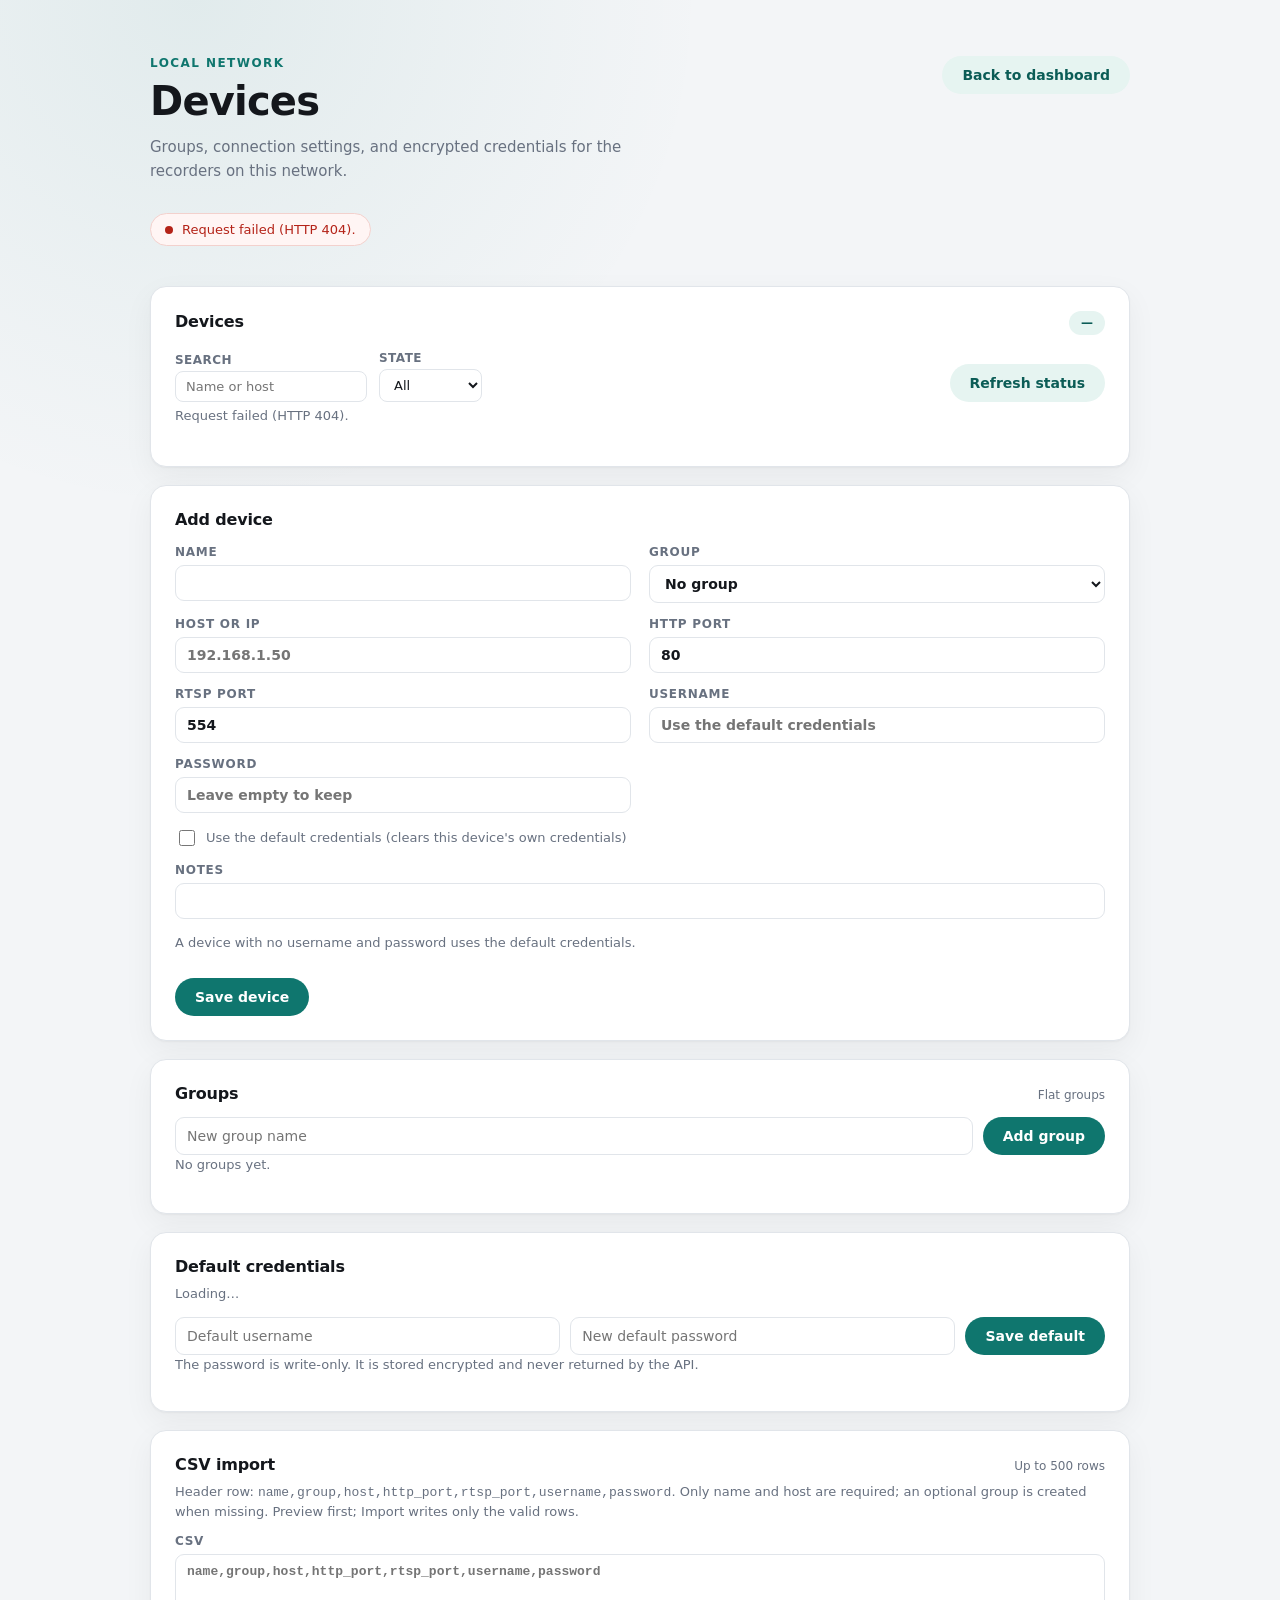
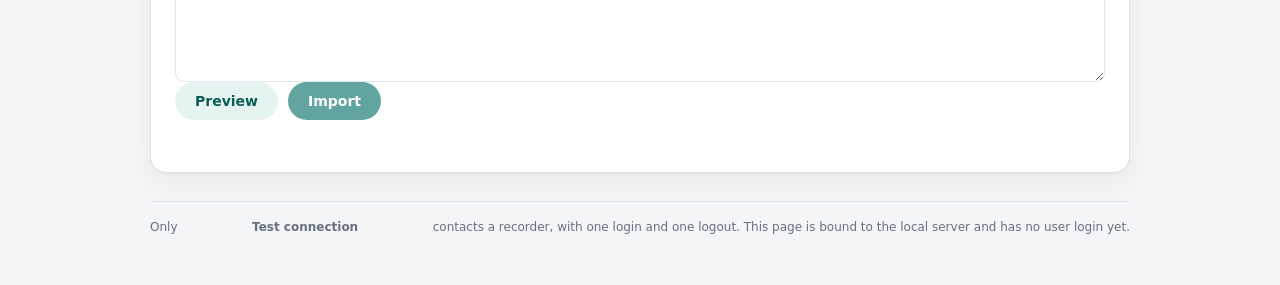
==== static/devices.html @ 769e544d "Phase 5a: device registry, groups, encrypted credentials, CSV import and online status" ====
<!DOCTYPE html>
<html lang="en">
<head>
  <meta charset="utf-8">
  <meta name="viewport" content="width=device-width, initial-scale=1">
  <title>Devices · DVR Dashboard</title>
  <link rel="stylesheet" href="/static/styles.css">
</head>
<body>
  <main class="page">
    <header class="topbar">
      <div>
        <p class="eyebrow">Local network</p>
        <h1>Devices</h1>
        <p class="lede">
          Groups, connection settings, and encrypted credentials for the
          recorders on this network.
        </p>
      </div>
      <div class="topbar-actions">
        <a class="button button-ghost" href="/">Back to dashboard</a>
      </div>
    </header>

    <div id="reg-status" class="status" role="status" aria-live="polite">
      <span class="status-dot" aria-hidden="true"></span>
      <span id="reg-status-text">Loading devices…</span>
    </div>

    <section class="panel" aria-labelledby="list-title">
      <div class="panel-head">
        <h2 id="list-title">Devices</h2>
        <span id="status-counts" class="badge">—</span>
      </div>
      <div class="registry-toolbar">
        <label class="recordings-field" for="device-search">
          Search
          <input
            id="device-search"
            type="search"
            placeholder="Name or host"
          >
        </label>
        <label class="recordings-field" for="device-state">
          State
          <select id="device-state">
            <option value="all">All</option>
            <option value="online">Online</option>
            <option value="partial">Partial</option>
            <option value="offline">Offline</option>
            <option value="unknown">Unknown</option>
          </select>
        </label>
        <button
          id="status-refresh"
          class="button button-ghost"
          type="button"
        >
          Refresh status
        </button>
      </div>
      <p id="device-note" class="section-note">Loading devices…</p>
      <div id="device-groups" class="device-groups"></div>
    </section>

    <section class="panel" aria-labelledby="form-title">
      <div class="panel-head">
        <h2 id="form-title">Add device</h2>
        <button
          id="form-cancel"
          class="button button-ghost button-small"
          type="button"
          hidden
        >
          Cancel edit
        </button>
      </div>
      <form id="device-form" class="registry-form">
        <label class="registry-field">
          Name
          <input id="device-name" maxlength="64" required>
        </label>
        <label class="registry-field">
          Group
          <select id="device-group">
            <option value="">No group</option>
          </select>
        </label>
        <label class="registry-field">
          Host or IP
          <input id="device-host" required placeholder="192.168.1.50">
        </label>
        <label class="registry-field">
          HTTP port
          <input
            id="device-http-port"
            type="number"
            min="1"
            max="65535"
            value="80"
            required
          >
        </label>
        <label class="registry-field">
          RTSP port
          <input
            id="device-rtsp-port"
            type="number"
            min="1"
            max="65535"
            value="554"
            required
          >
        </label>
        <label class="registry-field">
          Username
          <input
            id="device-username"
            autocomplete="off"
            placeholder="Use the default credentials"
          >
        </label>
        <label class="registry-field">
          Password
          <input
            id="device-password"
            type="password"
            autocomplete="new-password"
            placeholder="Leave empty to keep"
          >
        </label>
        <label class="registry-field registry-check registry-wide">
          <input id="device-clear-creds" type="checkbox">
          Use the default credentials (clears this device's own credentials)
        </label>
        <label class="registry-field registry-wide">
          Notes
          <input id="device-notes" maxlength="1000">
        </label>
        <p id="form-note" class="section-note registry-wide">
          A device with no username and password uses the default credentials.
        </p>
        <div class="registry-wide registry-actions">
          <button id="device-save" class="button" type="submit">
            Save device
          </button>
        </div>
      </form>
    </section>

    <section class="panel" aria-labelledby="groups-title">
      <div class="panel-head">
        <h2 id="groups-title">Groups</h2>
        <span class="muted">Flat groups</span>
      </div>
      <form id="group-form" class="registry-inline">
        <input
          id="group-name"
          maxlength="64"
          placeholder="New group name"
          required
        >
        <button class="button" type="submit">Add group</button>
      </form>
      <p id="group-note" class="section-note">No groups yet.</p>
      <ul id="group-list" class="group-list"></ul>
    </section>

    <section class="panel" aria-labelledby="default-title">
      <div class="panel-head">
        <h2 id="default-title">Default credentials</h2>
      </div>
      <p id="default-note" class="section-note">Loading…</p>
      <form id="default-form" class="registry-inline">
        <input
          id="default-username"
          maxlength="64"
          placeholder="Default username"
          autocomplete="off"
          required
        >
        <input
          id="default-password"
          type="password"
          placeholder="New default password"
          autocomplete="new-password"
          required
        >
        <button class="button" type="submit">Save default</button>
      </form>
      <p class="section-note">
        The password is write-only. It is stored encrypted and never returned
        by the API.
      </p>
    </section>

    <section class="panel" aria-labelledby="csv-title">
      <div class="panel-head">
        <h2 id="csv-title">CSV import</h2>
        <span class="muted">Up to 500 rows</span>
      </div>
      <p class="section-note">
        Header row:
        <code>name,group,host,http_port,rtsp_port,username,password</code>.
        Only name and host are required; an optional group is created when
        missing. Preview first; Import writes only the valid rows.
      </p>
      <label class="registry-field registry-wide">
        CSV
        <textarea
          id="csv-text"
          rows="6"
          spellcheck="false"
          placeholder="name,group,host,http_port,rtsp_port,username,password"
        ></textarea>
      </label>
      <div class="registry-actions">
        <button id="csv-preview" class="button button-ghost" type="button">
          Preview
        </button>
        <button id="csv-import" class="button" type="button" disabled>
          Import
        </button>
      </div>
      <p id="csv-note" class="section-note"></p>
      <div id="csv-result" class="table-wrap"></div>
    </section>

    <p class="footer">
      Only <strong>Test connection</strong> contacts a recorder, with one login
      and one logout. This page is bound to the local server and has no user
      login yet.
    </p>
  </main>
  <script src="/static/devices.js" defer></script>
</body>
</html>
---- static/styles.css ----
:root {
  color-scheme: light;
  --bg: #f3f5f7;
  --surface: #ffffff;
  --text: #14171c;
  --muted: #687180;
  --border: #e1e5ea;
  --accent: #0f766e;
  --accent-dark: #0b5c56;
  --accent-soft: #e6f4f1;
  --ok: #15803d;
  --danger: #b42318;
  --shadow: 0 1px 2px rgba(20, 23, 28, 0.04), 0 10px 30px rgba(20, 23, 28, 0.05);
}

* {
  box-sizing: border-box;
}

body {
  margin: 0;
  min-height: 100vh;
  font-family: ui-sans-serif, system-ui, -apple-system, "Segoe UI", sans-serif;
  color: var(--text);
  background:
    radial-gradient(circle at 15% 0%, rgba(15, 118, 110, 0.08), transparent 32rem),
    var(--bg);
}

.page {
  width: min(100% - 48px, 980px);
  margin: 0 auto;
  padding: 56px 0 40px;
}

.topbar {
  display: flex;
  align-items: flex-start;
  justify-content: space-between;
  gap: 24px;
}

.eyebrow {
  margin: 0 0 10px;
  color: var(--accent);
  font-size: 12px;
  font-weight: 700;
  letter-spacing: 0.12em;
  text-transform: uppercase;
}

h1 {
  margin: 0;
  font-size: clamp(28px, 4vw, 40px);
  line-height: 1.08;
  letter-spacing: -0.02em;
}

.lede {
  max-width: 56ch;
  margin: 12px 0 0;
  color: var(--muted);
  font-size: 15px;
  line-height: 1.6;
}

.button {
  flex: none;
  border: 0;
  border-radius: 999px;
  padding: 11px 20px;
  color: #fff;
  background: var(--accent);
  font: inherit;
  font-size: 14px;
  font-weight: 600;
  cursor: pointer;
  transition: background-color 150ms ease, transform 150ms ease;
}

.button:hover:not(:disabled) {
  background: var(--accent-dark);
}

.button:active:not(:disabled) {
  transform: translateY(1px);
}

.button:focus-visible {
  outline: 2px solid var(--accent);
  outline-offset: 3px;
}

.button:disabled {
  cursor: wait;
  opacity: 0.65;
}

.status {
  display: inline-flex;
  align-items: center;
  gap: 9px;
  margin: 30px 0 22px;
  border: 1px solid var(--border);
  border-radius: 999px;
  padding: 8px 14px;
  color: var(--muted);
  background: var(--surface);
  font-size: 13px;
}

.status-dot {
  width: 8px;
  height: 8px;
  border-radius: 50%;
  background: var(--muted);
}

.status.ok {
  color: var(--ok);
  background: #f2fbf4;
  border-color: #cbe8d2;
}

.status.ok .status-dot {
  background: var(--ok);
}

.status.error {
  color: var(--danger);
  background: #fff5f4;
  border-color: #f3d1cd;
}

.status.error .status-dot {
  background: var(--danger);
}

.status.loading .status-dot {
  background: var(--accent);
  animation: pulse 1.1s ease-in-out infinite;
}

.status.warn {
  color: #92400e;
  background: #fffbeb;
  border-color: #fde68a;
}

.status.warn .status-dot {
  background: #d97706;
}

@keyframes pulse {
  0%, 100% { opacity: 0.3; }
  50% { opacity: 1; }
}

.summary {
  display: grid;
  grid-template-columns: repeat(4, minmax(0, 1fr));
  gap: 16px;
}

.card {
  min-width: 0;
  border: 1px solid var(--border);
  border-radius: 16px;
  padding: 22px;
  background: var(--surface);
  box-shadow: var(--shadow);
}

.card-label {
  margin: 0 0 12px;
  color: var(--muted);
  font-size: 12px;
  font-weight: 700;
  letter-spacing: 0.08em;
  text-transform: uppercase;
}

.card-value {
  margin: 0;
  font-size: 21px;
  font-weight: 650;
  line-height: 1.3;
  overflow-wrap: anywhere;
}

.summary-note {
  margin: 12px 2px 0;
  color: var(--muted);
  font-size: 12px;
}

.failed-note {
  margin: 14px 0 0;
  border: 1px solid #f3d1cd;
  border-radius: 12px;
  padding: 12px 14px;
  color: var(--danger);
  background: #fff5f4;
  font-size: 13px;
  line-height: 1.5;
}

.failed-note[hidden] {
  display: none;
}

.panel {
  margin-top: 18px;
  border: 1px solid var(--border);
  border-radius: 16px;
  padding: 24px;
  background: var(--surface);
  box-shadow: var(--shadow);
}

.panel-head {
  display: flex;
  align-items: baseline;
  justify-content: space-between;
  gap: 16px;
  margin-bottom: 8px;
}

h2 {
  margin: 0;
  font-size: 16px;
  letter-spacing: -0.01em;
}

.muted {
  color: var(--muted);
  font-size: 12px;
}

.panel-collapse > summary {
  cursor: pointer;
  font-size: 16px;
  font-weight: 650;
  letter-spacing: -0.01em;
}

.panel-collapse > summary:focus-visible {
  outline: 2px solid var(--accent);
  outline-offset: 3px;
  border-radius: 4px;
}

.panel-collapse > summary .muted {
  margin-left: 8px;
}

.panel-collapse[open] > summary {
  margin-bottom: 10px;
}

.details {
  margin: 0;
}

.detail-row {
  display: grid;
  grid-template-columns: minmax(160px, 240px) minmax(0, 1fr);
  gap: 20px;
  padding: 11px 0;
  border-top: 1px solid var(--border);
}

.detail-row:first-child {
  border-top: 0;
}

.detail-row dt {
  color: var(--muted);
  font-size: 13px;
  overflow-wrap: anywhere;
}

.detail-row dd {
  margin: 0;
  font-size: 14px;
  line-height: 1.5;
  overflow-wrap: anywhere;
}

.empty {
  padding: 14px 0 2px;
  color: var(--muted);
  font-size: 14px;
}

.badge {
  flex: none;
  border-radius: 999px;
  padding: 5px 12px;
  color: var(--accent-dark);
  background: var(--accent-soft);
  font-size: 12px;
  font-weight: 700;
  white-space: nowrap;
}

.badge.ok {
  color: var(--ok);
  background: #e7f6ec;
}

.badge.warn {
  color: #92400e;
  background: #fef3c7;
}

.section-note {
  margin: 0 0 12px;
  color: var(--muted);
  font-size: 13px;
  line-height: 1.5;
}

.section-note.ok {
  color: var(--ok);
}

.section-note.warn {
  color: #92400e;
}

.section-note.error {
  color: var(--danger);
}

.name-list {
  margin: 0 0 16px;
}

.name-items {
  display: flex;
  flex-wrap: wrap;
  gap: 8px;
  margin: 0;
  padding: 0;
  list-style: none;
}

.name-items li {
  border: 1px solid var(--border);
  border-radius: 8px;
  padding: 6px 10px;
  background: #f8fafb;
  font-size: 13px;
  overflow-wrap: anywhere;
}

.table-wrap {
  margin: 0 0 16px;
  overflow-x: auto;
}

.config-table {
  width: 100%;
  border-collapse: collapse;
  font-size: 13px;
  line-height: 1.45;
}

.config-table th,
.config-table td {
  border-top: 1px solid var(--border);
  padding: 9px 12px;
  text-align: left;
  vertical-align: top;
  overflow-wrap: anywhere;
}

.config-table thead th {
  border-top: 0;
  color: var(--muted);
  background: #f8fafb;
  font-size: 11px;
  letter-spacing: 0.06em;
  text-transform: uppercase;
}

.config-table tbody th {
  width: 42%;
  color: var(--muted);
  font-weight: 500;
}

.config-table tbody tr:first-child th,
.config-table tbody tr:first-child td {
  border-top: 0;
}

.config-grid {
  display: grid;
  grid-template-columns: repeat(2, minmax(0, 1fr));
  gap: 16px;
}

.config-block {
  min-width: 0;
  border: 1px solid var(--border);
  border-radius: 12px;
  padding: 18px;
  background: #fcfdfd;
}

.config-block h3 {
  margin: 0 0 6px;
  font-size: 14px;
  letter-spacing: -0.01em;
}

.subraw {
  margin-top: 6px;
}

.subraw summary {
  cursor: pointer;
  color: var(--muted);
  font-size: 12px;
  font-weight: 600;
}

.subraw summary:focus-visible {
  outline: 2px solid var(--accent);
  outline-offset: 3px;
  border-radius: 4px;
}

.subraw pre {
  margin: 12px 0 0;
  border-radius: 10px;
  padding: 14px;
  background: #f6f7f9;
  color: #303740;
  font-family: ui-monospace, "Cascadia Code", Consolas, monospace;
  font-size: 11px;
  line-height: 1.5;
  overflow: auto;
  max-height: 260px;
}

.button-small {
  padding: 7px 12px;
  font-size: 12px;
}

.button-ghost {
  color: var(--accent-dark);
  background: var(--accent-soft);
}

.button-ghost:hover:not(:disabled) {
  background: #d7ece8;
}

.live-actions .button:disabled {
  cursor: not-allowed;
}

.live-toolbar {
  display: flex;
  flex-wrap: wrap;
  align-items: center;
  justify-content: space-between;
  gap: 12px;
  margin: 4px 0 12px;
}

.live-toolbar-actions {
  display: flex;
  flex-wrap: wrap;
  gap: 8px;
}

.live-quality {
  display: inline-flex;
  align-items: center;
  gap: 8px;
  color: var(--muted);
  font-size: 13px;
}

.live-quality select {
  border: 1px solid var(--border);
  border-radius: 8px;
  padding: 7px 10px;
  color: var(--text);
  background: var(--surface);
  font: inherit;
  font-size: 13px;
}

.live-include {
  display: inline-flex;
  align-items: center;
  gap: 5px;
  color: var(--muted);
  font-size: 12px;
  white-space: nowrap;
}

.live-include input {
  margin: 0;
  accent-color: var(--accent);
}

.live-grid {
  display: grid;
  grid-template-columns: repeat(2, minmax(0, 1fr));
  gap: 16px;
}

.live-tile {
  min-width: 0;
  border: 1px solid var(--border);
  border-radius: 12px;
  padding: 16px;
  background: #fcfdfd;
}

.live-tile-head {
  display: flex;
  align-items: center;
  justify-content: space-between;
  gap: 12px;
  margin-bottom: 10px;
}

.live-tile-head h3 {
  margin: 0;
  margin-right: auto;
  font-size: 14px;
  letter-spacing: -0.01em;
}

.live-badge {
  flex: none;
  border-radius: 999px;
  padding: 4px 10px;
  color: var(--muted);
  background: #eef1f4;
  font-size: 11px;
  font-weight: 700;
  letter-spacing: 0.06em;
  text-transform: uppercase;
}

.live-badge.live {
  color: #fff;
  background: var(--accent);
}

.live-badge.expired {
  color: #92400e;
  background: #fffbeb;
}

.live-frame {
  display: flex;
  align-items: center;
  justify-content: center;
  width: 100%;
  aspect-ratio: 16 / 9;
  min-height: 0;
  overflow: hidden;
  border-radius: 10px;
  background: #0f1216;
}

.live-frame .empty {
  padding: 0 16px;
  color: #cbd3dc;
  text-align: center;
}

.live-iframe {
  width: 100%;
  height: 100%;
  border: 0;
  background: #000;
}

.live-actions {
  display: flex;
  flex-wrap: wrap;
  gap: 8px;
  margin-top: 12px;
}

.live-tile .section-note {
  margin: 10px 0 0;
}

.live-large {
  margin-bottom: 18px;
}

.live-large[hidden] {
  display: none;
}

.live-large-head {
  display: flex;
  align-items: center;
  justify-content: space-between;
  gap: 12px;
  margin-bottom: 10px;
}

.live-large-head h3 {
  margin: 0;
  font-size: 14px;
}

.raw summary {
  cursor: pointer;
  font-size: 14px;
  font-weight: 600;
}

.raw summary:focus-visible {
  outline: 2px solid var(--accent);
  outline-offset: 4px;
  border-radius: 4px;
}

.raw pre {
  margin: 16px 0 0;
  border-radius: 10px;
  padding: 16px;
  background: #f6f7f9;
  color: #303740;
  font-family: ui-monospace, "Cascadia Code", Consolas, monospace;
  font-size: 12px;
  line-height: 1.55;
  overflow: auto;
  max-height: 420px;
}

.footer {
  display: flex;
  flex-wrap: wrap;
  justify-content: space-between;
  gap: 8px;
  margin-top: 28px;
  border-top: 1px solid var(--border);
  padding-top: 18px;
  color: var(--muted);
  font-size: 12px;
}

.recordings-toolbar {
  display: flex;
  flex-wrap: wrap;
  align-items: end;
  gap: 12px;
  margin: 10px 0 14px;
}

.recordings-field {
  display: flex;
  flex-direction: column;
  gap: 4px;
  color: var(--muted);
  font-size: 12px;
  font-weight: 700;
  letter-spacing: 0.04em;
  text-transform: uppercase;
}

.recordings-field select,
.recordings-field input {
  border: 1px solid var(--border);
  border-radius: 8px;
  padding: 7px 10px;
  color: var(--text);
  background: var(--surface);
  font: inherit;
  font-size: 13px;
  font-weight: 500;
  letter-spacing: normal;
  text-transform: none;
}

.recordings-field select:focus-visible,
.recordings-field input:focus-visible {
  outline: 2px solid var(--accent);
  outline-offset: 2px;
}

.recordings-toolbar .button {
  padding: 8px 16px;
}

.recordings-timeline-wrap {
  margin: 16px 0 6px;
}

.recordings-timeline {
  position: relative;
  height: 34px;
  overflow: hidden;
  border: 1px solid var(--border);
  border-radius: 8px;
  background: repeating-linear-gradient(
    90deg,
    #eef1f4 0,
    #eef1f4 1px,
    #f8fafb 1px,
    #f8fafb calc(100% / 24)
  );
  cursor: crosshair;
}

.rec-bar {
  position: absolute;
  top: 0;
  bottom: 0;
  border-radius: 2px;
  background: var(--accent);
  opacity: 0.78;
}

.rec-bar-timing {
  background: var(--accent);
}

.rec-bar-event {
  background: #b45309;
}

.rec-bar-other {
  background: #64748b;
}

.rec-bar:hover {
  opacity: 1;
}

.rec-cursor {
  position: absolute;
  top: 0;
  bottom: 0;
  z-index: 2;
  width: 2px;
  margin-left: -1px;
  background: var(--danger);
  pointer-events: none;
}

.recordings-ticks {
  display: flex;
  justify-content: space-between;
  margin-top: 4px;
  color: var(--muted);
  font-size: 11px;
  font-variant-numeric: tabular-nums;
}

.rec-legend {
  display: flex;
  flex-wrap: wrap;
  gap: 14px;
  margin-top: 8px;
  color: var(--muted);
  font-size: 11px;
}

.rec-legend-item {
  display: inline-flex;
  align-items: center;
  gap: 5px;
}

.rec-swatch {
  display: inline-block;
  width: 10px;
  height: 10px;
  border-radius: 2px;
}

.rec-swatch-timing {
  background: var(--accent);
}

.rec-swatch-event {
  background: #b45309;
}

.rec-swatch-other {
  background: #64748b;
}

.playback-controls {
  display: flex;
  flex-wrap: wrap;
  gap: 8px;
  margin: 12px 0 0;
}

.playback-frame {
  max-width: 640px;
  margin-top: 10px;
}

.playback-frame:empty {
  display: none;
}

.recordings-timeline-wrap > .section-note {
  margin: 8px 0 0;
}

.rec-table td {
  white-space: nowrap;
  font-variant-numeric: tabular-nums;
}

@media (max-width: 880px) {
  .summary {
    grid-template-columns: repeat(2, minmax(0, 1fr));
  }

  .config-grid {
    grid-template-columns: 1fr;
  }

  .live-grid {
    grid-template-columns: 1fr;
  }
}

@media (max-width: 720px) {
  .page {
    width: min(100% - 32px, 980px);
    padding-top: 36px;
  }

  .topbar {
    flex-direction: column;
  }

  .summary {
    grid-template-columns: 1fr;
  }

  .detail-row {
    grid-template-columns: 1fr;
    gap: 4px;
  }

  .recordings-toolbar {
    align-items: stretch;
  }

  .recordings-field {
    flex: 1 1 9rem;
  }

  .recordings-toolbar .button {
    flex: 1 1 100%;
  }
}

@media (prefers-reduced-motion: reduce) {
  *,
  *::before,
  *::after {
    scroll-behavior: auto !important;
    animation-duration: 0.01ms !important;
    animation-iteration-count: 1 !important;
    transition-duration: 0.01ms !important;
  }
}

/* Device registry (Phase 5a) */
.topbar-actions {
  display: flex;
  flex-wrap: wrap;
  justify-content: flex-end;
  gap: 10px;
}

.topbar-actions .button {
  display: inline-flex;
  align-items: center;
  text-decoration: none;
}

.registry-toolbar {
  display: flex;
  flex-wrap: wrap;
  align-items: flex-end;
  gap: 12px;
  margin: 16px 0 4px;
}

.registry-toolbar .button {
  margin-left: auto;
}

.registry-form {
  display: grid;
  grid-template-columns: repeat(2, minmax(0, 1fr));
  gap: 14px 18px;
  margin-top: 16px;
}

.registry-field {
  display: flex;
  flex-direction: column;
  gap: 6px;
  color: var(--muted);
  font-size: 12px;
  font-weight: 600;
  letter-spacing: 0.06em;
  text-transform: uppercase;
}

.registry-field input,
.registry-field select,
.registry-field textarea,
.registry-inline input {
  border: 1px solid var(--border);
  border-radius: 9px;
  padding: 9px 11px;
  color: var(--text);
  background: var(--surface);
  font: inherit;
  font-size: 14px;
  letter-spacing: normal;
  text-transform: none;
}

.registry-field textarea {
  min-height: 8rem;
  resize: vertical;
  font-family: ui-monospace, SFMono-Regular, Consolas, monospace;
  font-size: 13px;
}

.registry-field input:focus-visible,
.registry-field select:focus-visible,
.registry-field textarea:focus-visible,
.registry-inline input:focus-visible {
  outline: 2px solid var(--accent);
  outline-offset: 2px;
}

.registry-wide {
  grid-column: 1 / -1;
}

.registry-check {
  flex-direction: row;
  align-items: center;
  gap: 8px;
  font-size: 13px;
  font-weight: 500;
  letter-spacing: normal;
  text-transform: none;
}

.registry-check input {
  width: 16px;
  height: 16px;
  flex: none;
}

.registry-actions {
  display: flex;
  flex-wrap: wrap;
  gap: 10px;
}

.registry-inline {
  display: flex;
  flex-wrap: wrap;
  gap: 10px;
  margin-top: 14px;
}

.registry-inline input {
  flex: 1 1 14rem;
}

.device-groups {
  display: flex;
  flex-direction: column;
  gap: 24px;
  margin-top: 16px;
}

.device-group h3 {
  margin: 0 0 6px;
  color: var(--muted);
  font-size: 12px;
  font-weight: 700;
  letter-spacing: 0.08em;
  text-transform: uppercase;
}

.device-row {
  display: flex;
  flex-wrap: wrap;
  align-items: center;
  gap: 12px;
  border-top: 1px solid var(--border);
  padding: 12px 0;
}

.device-state {
  width: 10px;
  height: 10px;
  flex: none;
  border-radius: 50%;
  background: var(--muted);
}

.device-state.online {
  background: var(--ok);
}

.device-state.partial {
  background: #b45309;
}

.device-state.offline {
  background: var(--danger);
}

.device-main {
  flex: 1 1 15rem;
  min-width: 0;
}

.device-name {
  margin: 0;
  font-weight: 700;
  overflow-wrap: anywhere;
}

.device-meta,
.device-test {
  margin: 3px 0 0;
  color: var(--muted);
  font-size: 13px;
  overflow-wrap: anywhere;
}

.device-test.ok {
  color: var(--ok);
}

.device-test.error {
  color: var(--danger);
}

.device-flags {
  display: flex;
  flex-wrap: wrap;
  gap: 6px;
}

.device-actions {
  display: flex;
  flex-wrap: wrap;
  gap: 8px;
}

.button-danger {
  background: var(--danger);
}

.button-danger:hover:not(:disabled) {
  background: #8f1c13;
}

.group-list {
  margin: 14px 0 0;
  padding: 0;
  list-style: none;
}

.group-item {
  display: flex;
  flex-wrap: wrap;
  align-items: center;
  justify-content: space-between;
  gap: 10px;
  border-top: 1px solid var(--border);
  padding: 10px 0;
}

.group-item:first-child {
  border-top: 0;
}

.group-item-name {
  font-weight: 600;
}

.registry-table {
  width: 100%;
  margin-top: 12px;
  border-collapse: collapse;
  font-size: 13px;
}

.registry-table th,
.registry-table td {
  border-top: 1px solid var(--border);
  padding: 8px 10px;
  text-align: left;
  vertical-align: top;
}

.registry-table thead th {
  border-top: 0;
  color: var(--muted);
  font-size: 11px;
  letter-spacing: 0.06em;
  text-transform: uppercase;
}

@media (max-width: 700px) {
  .registry-form {
    grid-template-columns: 1fr;
  }

  .registry-toolbar .button {
    flex: 1 1 100%;
    margin-left: 0;
  }
}
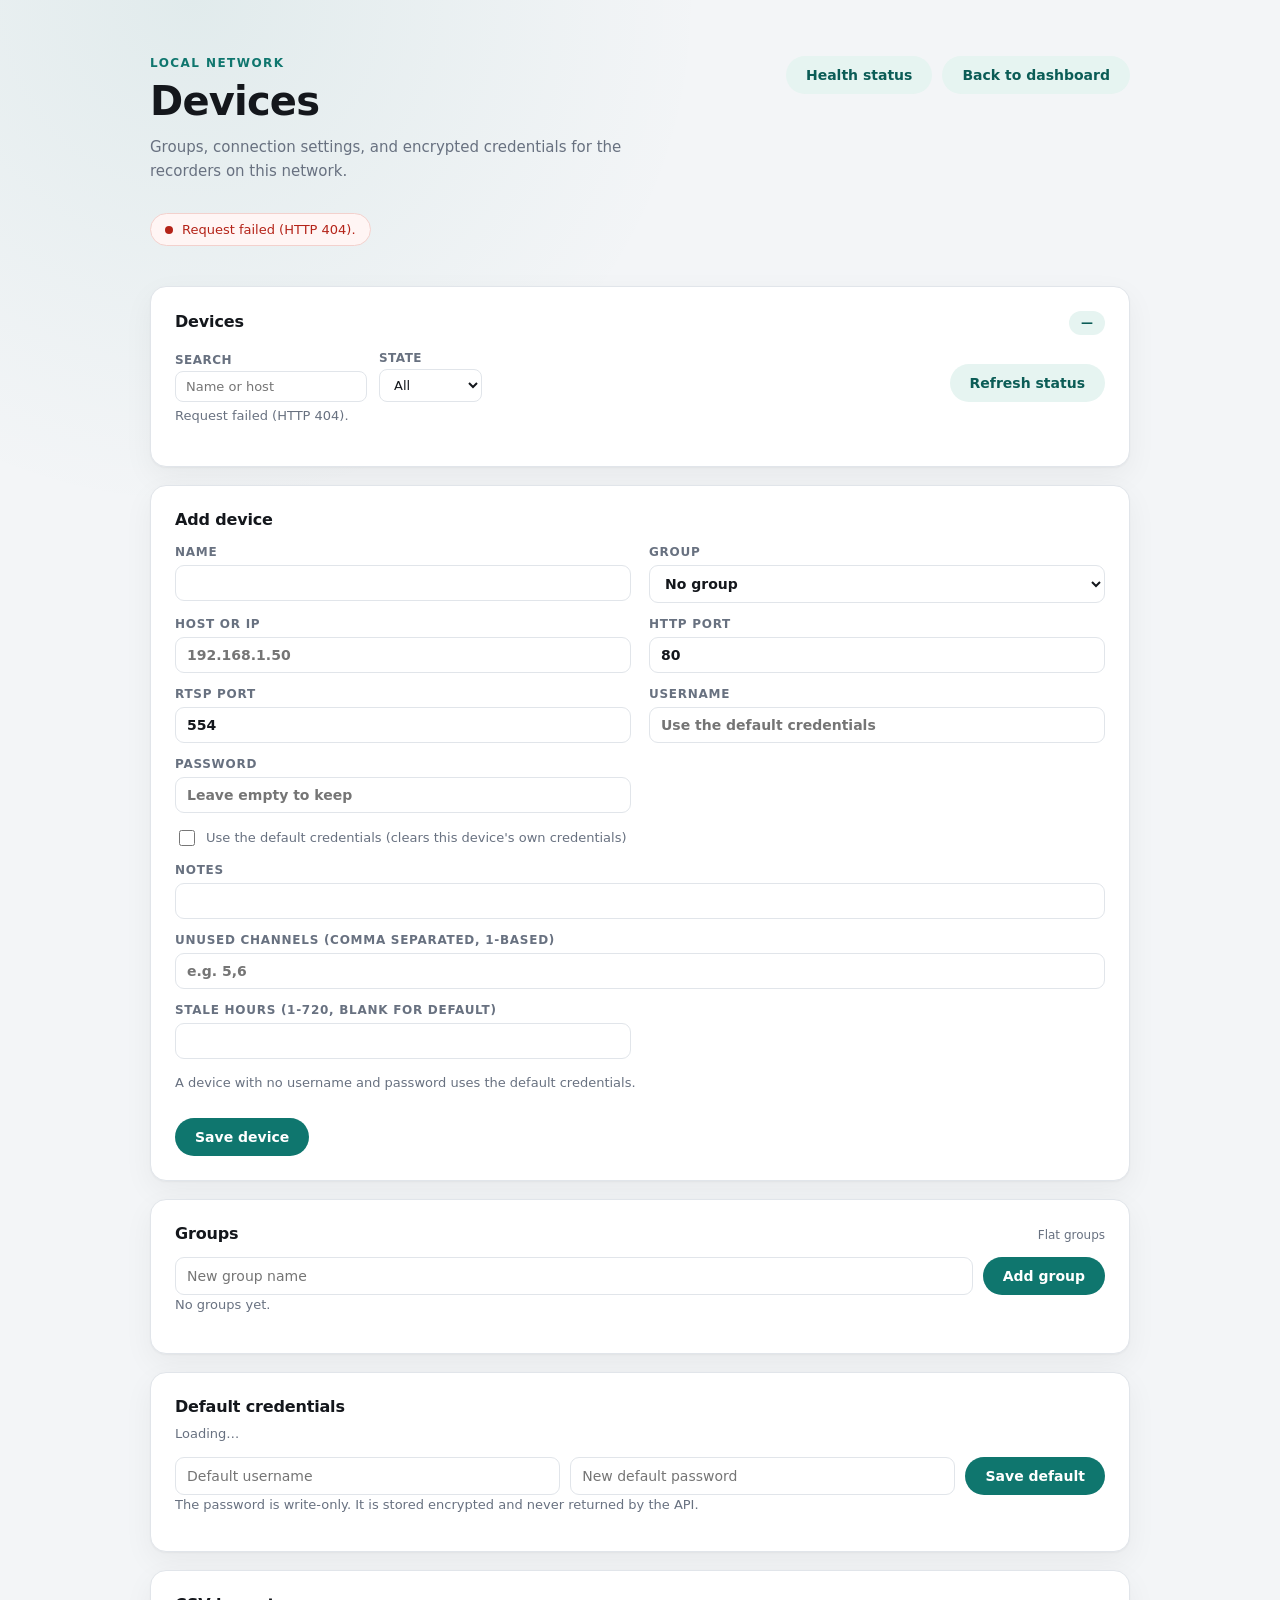
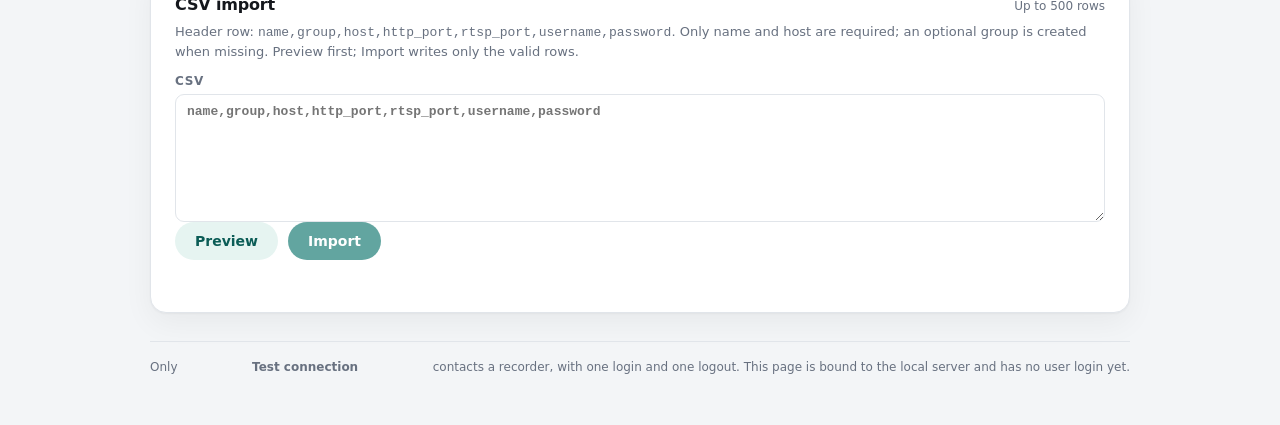
==== commit 482407bd: "Phase 6a: device and channel health status." ====
--- a/static/devices.html
+++ b/static/devices.html
@@ -4,7 +4,7 @@
   <meta charset="utf-8">
   <meta name="viewport" content="width=device-width, initial-scale=1">
   <title>Devices · DVR Dashboard</title>
-  <link rel="stylesheet" href="/static/styles.css">
+  <link rel="stylesheet" href="/static/styles.css?v=0.7.0">
 </head>
 <body>
   <main class="page">
@@ -18,6 +18,7 @@
         </p>
       </div>
       <div class="topbar-actions">
+        <a class="button button-ghost" href="/status">Health status</a>
         <a class="button button-ghost" href="/">Back to dashboard</a>
       </div>
     </header>
@@ -136,6 +137,14 @@
         <label class="registry-field registry-wide">
           Notes
           <input id="device-notes" maxlength="1000">
+        </label>
+        <label class="registry-field registry-wide">
+          Unused channels (comma separated, 1-based)
+          <input id="device-unused-channels" placeholder="e.g. 5,6">
+        </label>
+        <label class="registry-field">
+          Stale hours (1-720, blank for default)
+          <input id="device-stale-hours" type="number" min="1" max="720" placeholder="">
         </label>
         <p id="form-note" class="section-note registry-wide">
           A device with no username and password uses the default credentials.
@@ -232,6 +241,6 @@
       login yet.
     </p>
   </main>
-  <script src="/static/devices.js" defer></script>
+  <script src="/static/devices.js?v=0.7.0" defer></script>
 </body>
 </html>
